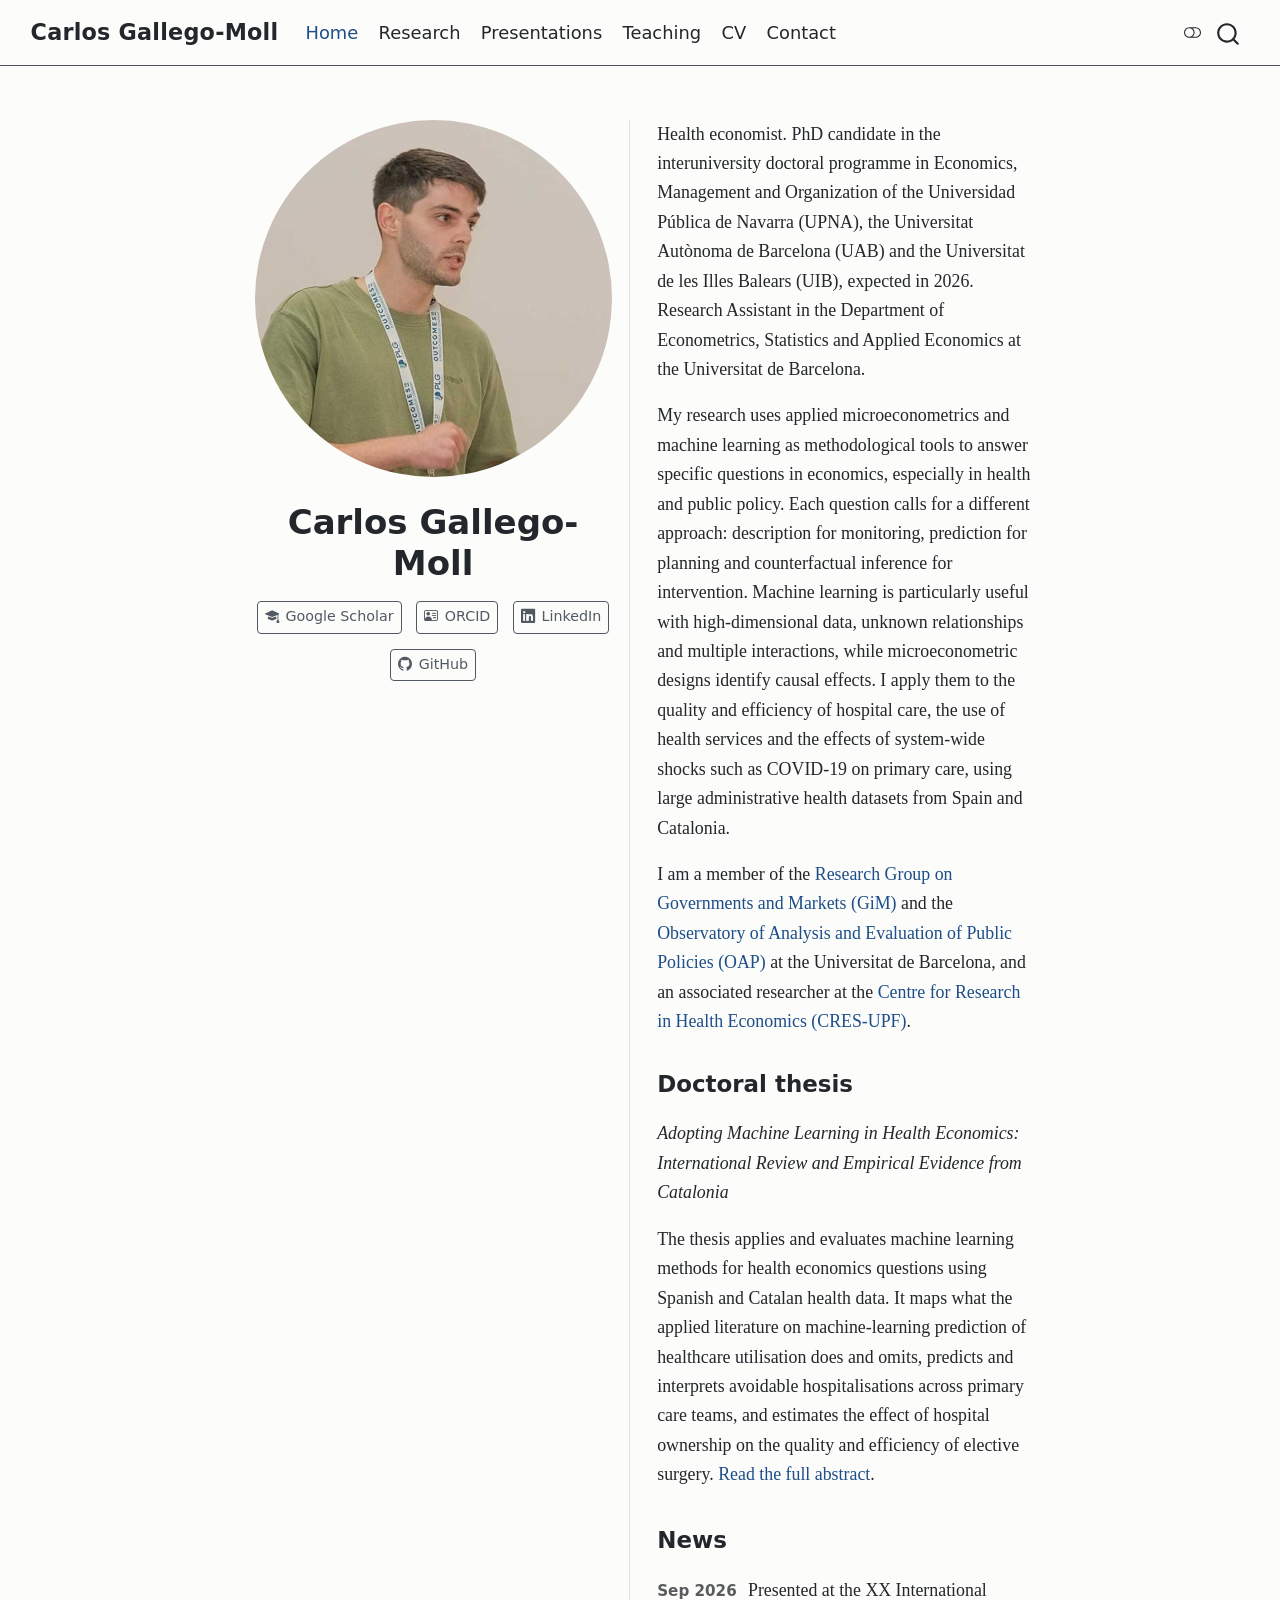
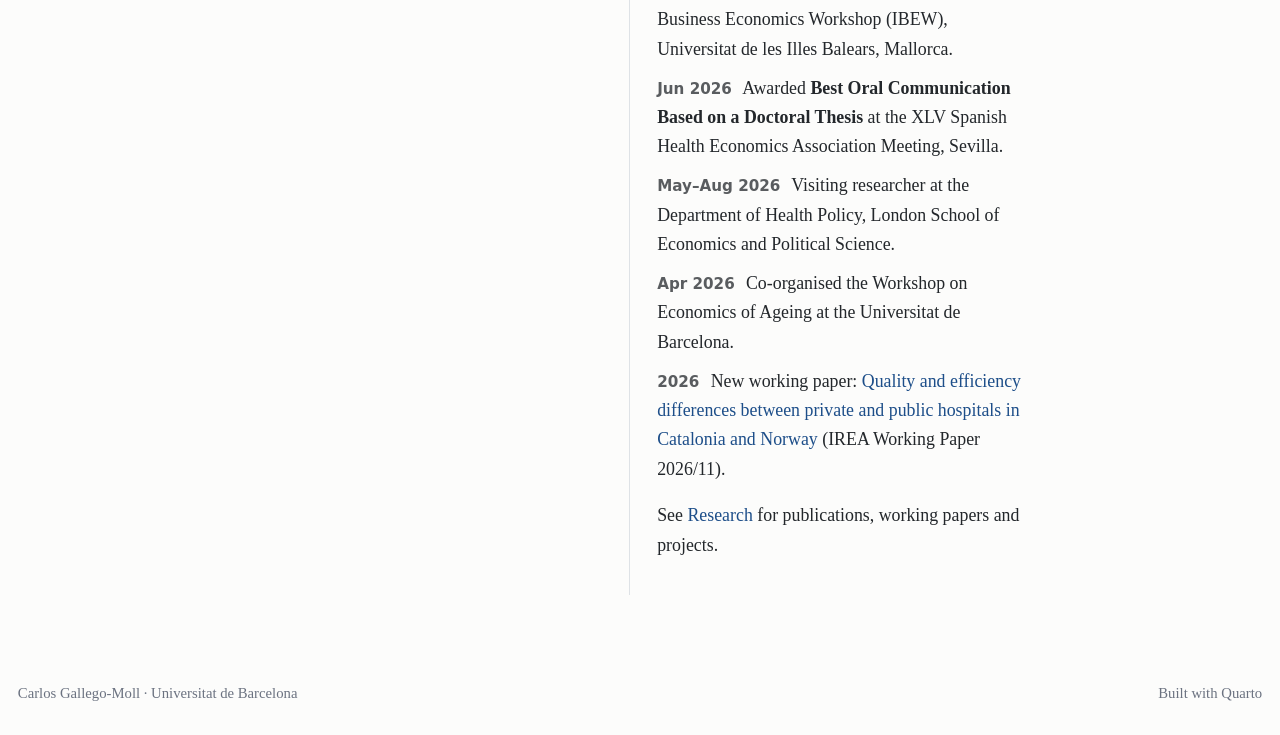
==== index.html @ 7a7785f8 "Built site for gh-pages" ====
<!DOCTYPE html>
<html xmlns="http://www.w3.org/1999/xhtml" lang="en" xml:lang="en"><head>

<meta charset="utf-8">
<meta name="generator" content="quarto-1.10.19">

<meta name="viewport" content="width=device-width, initial-scale=1.0, user-scalable=yes">


<title>Carlos Gallego-Moll | Health Economist</title>
<style>
/* Default styles provided by pandoc.
** See https://pandoc.org/MANUAL.html#variables-for-html for config info.
*/
span.smallcaps{font-variant: small-caps;}
div.columns{display: flex; gap: 1.5em;}
div.column{flex: auto;}
@media screen {
div.columns{gap: min(4vw, 1.5em);}
div.column{overflow-x: auto;}
}
div.hanging-indent{margin-left: 1.5em; text-indent: -1.5em;}
ul.task-list{list-style: none;}
ul.task-list li input[type="checkbox"] {
  width: 0.8em;
  margin: 0 0.8em 0.2em -1em; /* quarto-specific, see https://github.com/quarto-dev/quarto-cli/issues/4556 */ 
  vertical-align: middle;
}
</style>


<script src="site_libs/quarto-nav/quarto-nav.js"></script>
<script src="site_libs/quarto-nav/headroom.min.js"></script>
<script src="site_libs/clipboard/clipboard.min.js"></script>
<script src="site_libs/quarto-search/autocomplete.umd.js"></script>
<script src="site_libs/quarto-search/fuse.min.js"></script>
<script src="site_libs/quarto-search/quarto-search.js"></script>
<meta name="quarto:offset" content="./">
<link href="./assets/favicon.svg" rel="icon" type="image/svg+xml">
<script src="site_libs/quarto-html/quarto.js" type="module"></script>
<script src="site_libs/quarto-html/tabsets/tabsets.js" type="module"></script>
<script src="site_libs/quarto-html/popper.min.js"></script>
<script src="site_libs/quarto-html/tippy.umd.min.js"></script>
<link href="site_libs/quarto-html/tippy.css" rel="stylesheet">
<link href="site_libs/quarto-html/quarto-syntax-highlighting-bf27225e3a48a9273f3daa8f8e829971.css" rel="stylesheet" class="quarto-color-scheme" id="quarto-text-highlighting-styles">
<link href="site_libs/quarto-html/quarto-syntax-highlighting-dark-b626d73c4c936ccc3cb08be7d45d1df6.css" rel="stylesheet" class="quarto-color-scheme quarto-color-alternate" id="quarto-text-highlighting-styles">
<link href="site_libs/quarto-html/quarto-syntax-highlighting-bf27225e3a48a9273f3daa8f8e829971.css" rel="stylesheet" class="quarto-color-scheme-extra" id="quarto-text-highlighting-styles">
<script src="site_libs/bootstrap/bootstrap.min.js"></script>
<link href="site_libs/bootstrap/bootstrap-icons.css" rel="stylesheet">
<link href="site_libs/bootstrap/bootstrap-c5fb17006b5dd4b1241c28dac38ae5bd.min.css" rel="stylesheet" append-hash="true" class="quarto-color-scheme" id="quarto-bootstrap" data-mode="light">
<link href="site_libs/bootstrap/bootstrap-dark-a0b827db1432d1d05c0233738fae65d0.min.css" rel="stylesheet" append-hash="true" class="quarto-color-scheme quarto-color-alternate" id="quarto-bootstrap" data-mode="dark">
<link href="site_libs/bootstrap/bootstrap-c5fb17006b5dd4b1241c28dac38ae5bd.min.css" rel="stylesheet" append-hash="true" class="quarto-color-scheme-extra" id="quarto-bootstrap" data-mode="light">
<script id="quarto-search-options" type="application/json">{
  "location": "navbar",
  "copy-button": false,
  "collapse-after": 3,
  "panel-placement": "end",
  "type": "overlay",
  "limit": 50,
  "keyboard-shortcut": [
    "f",
    "/",
    "s"
  ],
  "show-item-context": false,
  "language": {
    "search-no-results-text": "No results",
    "search-matching-documents-text": "matching documents",
    "search-copy-link-title": "Copy link to search",
    "search-hide-matches-text": "Hide additional matches",
    "search-more-match-text": "more match in this document",
    "search-more-matches-text": "more matches in this document",
    "search-clear-button-title": "Clear",
    "search-text-placeholder": "",
    "search-detached-cancel-button-title": "Cancel",
    "search-submit-button-title": "Submit",
    "search-label": "Search"
  }
}</script>
<style>html{ scroll-behavior: smooth; }</style>
<script type="application/ld+json">

{

  "@context": "https://schema.org",

  "@type": "Person",

  "name": "Carlos Gallego-Moll",

  "alternateName": ["Carlos Gallego", "Carlos Gallego Moll"],

  "url": "https://cgallegom.github.io/",

  "image": "https://cgallegom.github.io/assets/photo.jpg",

  "jobTitle": "Research Assistant in Economics",

  "description": "Health economist working on applied microeconometrics, machine learning and causal inference for health and public policy questions.",

  "affiliation": [

    { "@type": "CollegeOrUniversity", "name": "Universitat de Barcelona", "url": "https://www.ub.edu" }

  ],

  "alumniOf": [

    { "@type": "CollegeOrUniversity", "name": "Universitat de Barcelona" },

    { "@type": "CollegeOrUniversity", "name": "Universitat de les Illes Balears" },

    { "@type": "CollegeOrUniversity", "name": "Universidad Nacional de Educación a Distancia" }

  ],

  "knowsAbout": ["Health economics", "Applied microeconometrics", "Machine learning", "Causal inference", "Difference-in-differences", "Hospital quality and efficiency", "Primary care", "Multimorbidity"],

  "sameAs": [

    "https://orcid.org/0000-0001-7215-4584",

    "https://scholar.google.com/citations?user=HgohTeMAAAAJ",

    "https://www.linkedin.com/in/carlos-gallego-economist-datascientist/",

    "https://github.com/cgallegom"

  ]

}

</script>



<link rel="stylesheet" href="styles.css">
<meta property="og:title" content="Carlos Gallego-Moll | Health Economist">
<meta property="og:description" content="Carlos Gallego-Moll is a health economist (PhD candidate, Universidad Pública de Navarra; Research Assistant, Universitat de Barcelona) working on applied microeconometrics, machine learning and causal inference for health and public policy questions.">
<meta property="og:image" content="https://cgallegom.github.io/assets/photo.jpg">
<meta property="og:site_name" content="Carlos Gallego-Moll | Health Economist">
<meta name="twitter:title" content="Carlos Gallego-Moll | Health Economist">
<meta name="twitter:description" content="Carlos Gallego-Moll is a health economist (PhD candidate, Universidad Pública de Navarra; Research Assistant, Universitat de Barcelona) working on applied microeconometrics, machine learning and causal inference for health and public policy questions.">
<meta name="twitter:image" content="https://cgallegom.github.io/assets/photo.jpg">
<meta name="twitter:card" content="summary_large_image">
</head>

<body class="nav-fixed fullcontent quarto-light"><script id="quarto-html-before-body" type="application/javascript">
    const toggleBodyColorMode = (bsSheetEl) => {
      const mode = bsSheetEl.getAttribute("data-mode");
      const bodyEl = window.document.querySelector("body");
      if (mode === "dark") {
        bodyEl.classList.add("quarto-dark");
        bodyEl.classList.remove("quarto-light");
      } else {
        bodyEl.classList.add("quarto-light");
        bodyEl.classList.remove("quarto-dark");
      }
    }
    const toggleBodyColorPrimary = () => {
      const bsSheetEl = window.document.querySelector("link#quarto-bootstrap:not([rel=disabled-stylesheet])");
      if (bsSheetEl) {
        toggleBodyColorMode(bsSheetEl);
      }
    }
    const setColorSchemeToggle = (alternate) => {
      const toggles = window.document.querySelectorAll('.quarto-color-scheme-toggle');
      for (let i=0; i < toggles.length; i++) {
        const toggle = toggles[i];
        if (toggle) {
          if (alternate) {
            toggle.classList.add("alternate");
          } else {
            toggle.classList.remove("alternate");
          }
        }
      }
    };
    const toggleColorMode = (alternate) => {
      // Switch the stylesheets
      const primaryStylesheets = window.document.querySelectorAll('link.quarto-color-scheme:not(.quarto-color-alternate)');
      const alternateStylesheets = window.document.querySelectorAll('link.quarto-color-scheme.quarto-color-alternate');
      manageTransitions('#quarto-margin-sidebar .nav-link', false);
      if (alternate) {
        // note: dark is layered on light, we don't disable primary!
        enableStylesheet(alternateStylesheets);
        for (const sheetNode of alternateStylesheets) {
          if (sheetNode.id === "quarto-bootstrap") {
            toggleBodyColorMode(sheetNode);
          }
        }
      } else {
        disableStylesheet(alternateStylesheets);
        enableStylesheet(primaryStylesheets)
        toggleBodyColorPrimary();
      }
      manageTransitions('#quarto-margin-sidebar .nav-link', true);
      // Switch the toggles
      setColorSchemeToggle(alternate)
      // Hack to workaround the fact that safari doesn't
      // properly recolor the scrollbar when toggling (#1455)
      if (navigator.userAgent.indexOf('Safari') > 0 && navigator.userAgent.indexOf('Chrome') == -1) {
        manageTransitions("body", false);
        window.scrollTo(0, 1);
        setTimeout(() => {
          window.scrollTo(0, 0);
          manageTransitions("body", true);
        }, 40);
      }
    }
    const disableStylesheet = (stylesheets) => {
      for (let i=0; i < stylesheets.length; i++) {
        const stylesheet = stylesheets[i];
        stylesheet.rel = 'disabled-stylesheet';
      }
    }
    const enableStylesheet = (stylesheets) => {
      for (let i=0; i < stylesheets.length; i++) {
        const stylesheet = stylesheets[i];
        if(stylesheet.rel !== 'stylesheet') { // for Chrome, which will still FOUC without this check
          stylesheet.rel = 'stylesheet';
        }
      }
    }
    const manageTransitions = (selector, allowTransitions) => {
      const els = window.document.querySelectorAll(selector);
      for (let i=0; i < els.length; i++) {
        const el = els[i];
        if (allowTransitions) {
          el.classList.remove('notransition');
        } else {
          el.classList.add('notransition');
        }
      }
    }
    const isFileUrl = () => {
      return window.location.protocol === 'file:';
    }
    const hasAlternateSentinel = () => {
      let styleSentinel = getColorSchemeSentinel();
      if (styleSentinel !== null) {
        return styleSentinel === "alternate";
      } else {
        return false;
      }
    }
    const setStyleSentinel = (alternate) => {
      const value = alternate ? "alternate" : "default";
      if (!isFileUrl()) {
        window.localStorage.setItem("quarto-color-scheme", value);
      } else {
        localAlternateSentinel = value;
      }
    }
    const getColorSchemeSentinel = () => {
      if (!isFileUrl()) {
        const storageValue = window.localStorage.getItem("quarto-color-scheme");
        return storageValue != null ? storageValue : localAlternateSentinel;
      } else {
        return localAlternateSentinel;
      }
    }
    const toggleGiscusIfUsed = (isAlternate, darkModeDefault) => {
      const baseTheme = document.querySelector('#giscus-base-theme')?.value ?? 'light';
      const alternateTheme = document.querySelector('#giscus-alt-theme')?.value ?? 'dark';
      let newTheme = '';
      if(authorPrefersDark) {
        newTheme = isAlternate ? baseTheme : alternateTheme;
      } else {
        newTheme = isAlternate ? alternateTheme : baseTheme;
      }
      const changeGiscusTheme = () => {
        // From: https://github.com/giscus/giscus/issues/336
        const sendMessage = (message) => {
          const iframe = document.querySelector('iframe.giscus-frame');
          if (!iframe) return;
          iframe.contentWindow.postMessage({ giscus: message }, 'https://giscus.app');
        }
        sendMessage({
          setConfig: {
            theme: newTheme
          }
        });
      }
      const isGiscussLoaded = window.document.querySelector('iframe.giscus-frame') !== null;
      if (isGiscussLoaded) {
        changeGiscusTheme();
      }
    };
    const authorPrefersDark = false;
    const queryPrefersDark = window.matchMedia('(prefers-color-scheme: dark)');
    const darkModeDefault = queryPrefersDark.matches;
      document.querySelector('link#quarto-text-highlighting-styles.quarto-color-scheme-extra').rel = 'disabled-stylesheet';
      document.querySelector('link#quarto-bootstrap.quarto-color-scheme-extra').rel = 'disabled-stylesheet';
    let localAlternateSentinel = darkModeDefault ? 'alternate' : 'default';
    // Dark / light mode switch
    window.quartoToggleColorScheme = () => {
      // Read the current dark / light value
      let toAlternate = !hasAlternateSentinel();
      toggleColorMode(toAlternate);
      setStyleSentinel(toAlternate);
      toggleGiscusIfUsed(toAlternate, darkModeDefault);
      window.dispatchEvent(new Event('resize'));
    };
    queryPrefersDark.addEventListener("change", e => {
      if(window.localStorage.getItem("quarto-color-scheme") !== null)
        return;
      const alternate = e.matches
      toggleColorMode(alternate);
      localAlternateSentinel = e.matches ? 'alternate' : 'default'; // this is used alongside local storage!
      toggleGiscusIfUsed(alternate, darkModeDefault);
    });
    // Switch to dark mode if need be
    if (hasAlternateSentinel()) {
      toggleColorMode(true);
    } else {
      toggleColorMode(false);
    }
  </script>

<div id="quarto-search-results"></div>
  <header id="quarto-header" class="headroom fixed-top">
    <nav class="navbar navbar-expand-lg border-bottom" data-bs-theme="dark">
      <div class="navbar-container container-fluid">
      <div class="navbar-brand-container mx-auto">
    <a class="navbar-brand" href="./index.html">
    <span class="navbar-title">Carlos Gallego-Moll</span>
    </a>
  </div>
            <div id="quarto-search" class="" title="Search"></div>
          <button class="navbar-toggler" type="button" data-bs-toggle="collapse" data-bs-target="#navbarCollapse" aria-controls="navbarCollapse" role="menu" aria-expanded="false" aria-label="Toggle navigation" onclick="if (window.quartoToggleHeadroom) { window.quartoToggleHeadroom(); }">
  <span class="navbar-toggler-icon"></span>
</button>
          <div class="collapse navbar-collapse" id="navbarCollapse">
            <ul class="navbar-nav navbar-nav-scroll me-auto">
  <li class="nav-item">
    <a class="nav-link active" href="./index.html" aria-current="page"> 
<span class="menu-text">Home</span></a>
  </li>  
  <li class="nav-item">
    <a class="nav-link" href="./research.html"> 
<span class="menu-text">Research</span></a>
  </li>  
  <li class="nav-item">
    <a class="nav-link" href="./presentations.html"> 
<span class="menu-text">Presentations</span></a>
  </li>  
  <li class="nav-item">
    <a class="nav-link" href="./teaching.html"> 
<span class="menu-text">Teaching</span></a>
  </li>  
  <li class="nav-item">
    <a class="nav-link" href="./cv.html"> 
<span class="menu-text">CV</span></a>
  </li>  
  <li class="nav-item">
    <a class="nav-link" href="./contact.html"> 
<span class="menu-text">Contact</span></a>
  </li>  
</ul>
          </div> <!-- /navcollapse -->
            <div class="quarto-navbar-tools">
  <a href="" class="quarto-color-scheme-toggle quarto-navigation-tool  px-1" onclick="window.quartoToggleColorScheme(); return false;" title="Toggle dark mode"><i class="bi"></i></a>
</div>
      </div> <!-- /container-fluid -->
    </nav>
</header>
<!-- content -->
<div id="quarto-content" class="quarto-container page-columns page-rows-contents page-layout-article page-navbar">
<!-- sidebar -->
<!-- margin-sidebar -->
    
<!-- main -->
<div class="quarto-about-trestles">
  <div class="about-entity">
    <img src="assets/photo.jpg" alt="Carlos Gallego-Moll presenting at the XLV Spanish Health Economics Association meeting" class="about-image
  round " style="height: 20em; width: 20em;">
<header id="title-block-header" class="quarto-title-block default">
<div class="quarto-title">
<h1 class="title">Carlos Gallego-Moll</h1>
</div>
<div class="quarto-title-meta">
  </div>
</header>
    <div class="about-links">
  <a href="https://scholar.google.com/citations?user=HgohTeMAAAAJ" class="about-link" rel="" target="">
    <i class="bi bi-mortarboard-fill"></i>
     <span class="about-link-text">Google Scholar</span>
  </a>
  <a href="https://orcid.org/0000-0001-7215-4584" class="about-link" rel="" target="">
    <i class="bi bi-person-vcard"></i>
     <span class="about-link-text">ORCID</span>
  </a>
  <a href="https://www.linkedin.com/in/carlos-gallego-economist-datascientist/" class="about-link" rel="" target="">
    <i class="bi bi-linkedin"></i>
     <span class="about-link-text">LinkedIn</span>
  </a>
  <a href="https://github.com/cgallegom" class="about-link" rel="" target="">
    <i class="bi bi-github"></i>
     <span class="about-link-text">GitHub</span>
  </a>
</div>
  </div>
  <div class="about-contents"><main class="content" id="quarto-document-content">

<p>Health economist. PhD candidate in the interuniversity doctoral programme in Economics, Management and Organization of the Universidad Pública de Navarra (UPNA), the Universitat Autònoma de Barcelona (UAB) and the Universitat de les Illes Balears (UIB), expected in 2026. Research Assistant in the Department of Econometrics, Statistics and Applied Economics at the Universitat de Barcelona.</p>
<p>My research uses applied microeconometrics and machine learning as methodological tools to answer specific questions in economics, especially in health and public policy. Each question calls for a different approach: description for monitoring, prediction for planning and counterfactual inference for intervention. Machine learning is particularly useful with high-dimensional data, unknown relationships and multiple interactions, while microeconometric designs identify causal effects. I apply them to the quality and efficiency of hospital care, the use of health services and the effects of system-wide shocks such as COVID-19 on primary care, using large administrative health datasets from Spain and Catalonia.</p>
<p>I am a member of the <a href="https://www.ub.edu/gim/">Research Group on Governments and Markets (GiM)</a> and the <a href="https://www.ub.edu/oap/membres/">Observatory of Analysis and Evaluation of Public Policies (OAP)</a> at the Universitat de Barcelona, and an associated researcher at the <a href="https://www.upf.edu/web/cres/investigadors-associats/-/asset_publisher/hPWH34g7unc2/content/gallego-moll-carlos">Centre for Research in Health Economics (CRES-UPF)</a>.</p>
<section id="doctoral-thesis" class="level2">
<h2 data-anchor-id="doctoral-thesis">Doctoral thesis</h2>
<p><em>Adopting Machine Learning in Health Economics: International Review and Empirical Evidence from Catalonia</em></p>
<p>The thesis applies and evaluates machine learning methods for health economics questions using Spanish and Catalan health data. It maps what the applied literature on machine-learning prediction of healthcare utilisation does and omits, predicts and interprets avoidable hospitalisations across primary care teams, and estimates the effect of hospital ownership on the quality and efficiency of elective surgery. <a href="./research.html#doctoral-thesis">Read the full abstract</a>.</p>
</section>
<section id="news" class="level2">
<h2 data-anchor-id="news">News</h2>
<div class="plain">
<ul>
<li><span class="when">Sep 2026</span> Presented at the XX International Business Economics Workshop (IBEW), Universitat de les Illes Balears, Mallorca.</li>
<li><span class="when">Jun 2026</span> Awarded <strong>Best Oral Communication Based on a Doctoral Thesis</strong> at the XLV Spanish Health Economics Association Meeting, Sevilla.</li>
<li><span class="when">May–Aug 2026</span> Visiting researcher at the Department of Health Policy, London School of Economics and Political Science.</li>
<li><span class="when">Apr 2026</span> Co-organised the Workshop on Economics of Ageing at the Universitat de Barcelona.</li>
<li><span class="when">2026</span> New working paper: <a href="https://www.ub.edu/irea/working_papers/2026/202611.pdf">Quality and efficiency differences between private and public hospitals in Catalonia and Norway</a> (IREA Working Paper 2026/11).</li>
</ul>
</div>
<p>See <a href="./research.html">Research</a> for publications, working papers and projects.</p>


</section>
<a onclick="window.scrollTo(0, 0); return false;" role="button" id="quarto-back-to-top"><i class="bi bi-arrow-up"></i> Back to top</a></main></div>
</div>
 <!-- /main -->
<script id="quarto-html-after-body" type="application/javascript">
  window.document.addEventListener("DOMContentLoaded", function (event) {
    // Ensure there is a toggle, if there isn't float one in the top right
    if (window.document.querySelector('.quarto-color-scheme-toggle') === null) {
      const a = window.document.createElement('a');
      a.classList.add('top-right');
      a.classList.add('quarto-color-scheme-toggle');
      a.href = "";
      a.onclick = function() { try { window.quartoToggleColorScheme(); } catch {} return false; };
      const i = window.document.createElement("i");
      i.classList.add('bi');
      a.appendChild(i);
      window.document.body.appendChild(a);
    }
    setColorSchemeToggle(hasAlternateSentinel())
    const isCodeAnnotation = (el) => {
      for (const clz of el.classList) {
        if (clz.startsWith('code-annotation-')) {                     
          return true;
        }
      }
      return false;
    }
    const onCopySuccess = function(e) {
      // button target
      const button = e.trigger;
      // don't keep focus
      button.blur();
      // flash "checked"
      button.classList.add('code-copy-button-checked');
      var currentTitle = button.getAttribute("title");
      button.setAttribute("title", "Copied!");
      let tooltip;
      if (window.bootstrap) {
        button.setAttribute("data-bs-toggle", "tooltip");
        button.setAttribute("data-bs-placement", "left");
        button.setAttribute("data-bs-title", "Copied!");
        tooltip = new bootstrap.Tooltip(button, 
          { trigger: "manual", 
            customClass: "code-copy-button-tooltip",
            offset: [0, -8]});
        tooltip.show();    
      }
      setTimeout(function() {
        if (tooltip) {
          tooltip.hide();
          button.removeAttribute("data-bs-title");
          button.removeAttribute("data-bs-toggle");
          button.removeAttribute("data-bs-placement");
        }
        button.setAttribute("title", currentTitle);
        button.classList.remove('code-copy-button-checked');
      }, 1000);
      // clear code selection
      e.clearSelection();
    }
    const getTextToCopy = function(trigger) {
      const outerScaffold = trigger.parentElement.cloneNode(true);
      const codeEl = outerScaffold.querySelector('code');
      for (const childEl of codeEl.children) {
        if (isCodeAnnotation(childEl)) {
          childEl.remove();
        }
      }
      return codeEl.innerText;
    }
    const clipboard = new window.ClipboardJS('.code-copy-button:not([data-in-quarto-modal])', {
      text: getTextToCopy
    });
    clipboard.on('success', onCopySuccess);
    if (window.document.getElementById('quarto-embedded-source-code-modal')) {
      const clipboardModal = new window.ClipboardJS('.code-copy-button[data-in-quarto-modal]', {
        text: getTextToCopy,
        container: window.document.getElementById('quarto-embedded-source-code-modal')
      });
      clipboardModal.on('success', onCopySuccess);
    }
      var localhostRegex = new RegExp(/^(?:http|https):\/\/localhost\:?[0-9]*\//);
      var mailtoRegex = new RegExp(/^mailto:/);
        var filterRegex = new RegExp("https:\/\/cgallegom\.github\.io");
      var isInternal = (href) => {
          return filterRegex.test(href) || localhostRegex.test(href) || mailtoRegex.test(href);
      }
      // Inspect non-navigation links and adorn them if external
     var links = window.document.querySelectorAll('a[href]:not(.nav-link):not(.navbar-brand):not(.toc-action):not(.sidebar-link):not(.sidebar-item-toggle):not(.pagination-link):not(.no-external):not([aria-hidden]):not(.dropdown-item):not(.quarto-navigation-tool):not(.about-link)');
      for (var i=0; i<links.length; i++) {
        const link = links[i];
        if (!isInternal(link.href)) {
          // undo the damage that might have been done by quarto-nav.js in the case of
          // links that we want to consider external
          if (link.dataset.originalHref !== undefined) {
            link.href = link.dataset.originalHref;
          }
            // target, if specified
            link.setAttribute("target", "_blank");
            if (link.getAttribute("rel") === null) {
              link.setAttribute("rel", "noopener");
            }
        }
      }
    function tippyHover(el, contentFn, onTriggerFn, onUntriggerFn) {
      const config = {
        allowHTML: true,
        maxWidth: 500,
        delay: 100,
        arrow: false,
        appendTo: function(el) {
            return el.parentElement;
        },
        interactive: true,
        interactiveBorder: 10,
        theme: 'quarto',
        placement: 'bottom-start',
      };
      if (contentFn) {
        config.content = contentFn;
      }
      if (onTriggerFn) {
        config.onTrigger = onTriggerFn;
      }
      if (onUntriggerFn) {
        config.onUntrigger = onUntriggerFn;
      }
      window.tippy(el, config); 
    }
    const noterefs = window.document.querySelectorAll('a[role="doc-noteref"]');
    for (var i=0; i<noterefs.length; i++) {
      const ref = noterefs[i];
      tippyHover(ref, function() {
        // use id or data attribute instead here
        let href = ref.getAttribute('data-footnote-href') || ref.getAttribute('href');
        try { href = new URL(href).hash; } catch {}
        const id = href.replace(/^#\/?/, "");
        const note = window.document.getElementById(id);
        if (note) {
          return note.innerHTML;
        } else {
          return "";
        }
      });
    }
    const xrefs = window.document.querySelectorAll('a.quarto-xref');
    const processXRef = (id, note) => {
      // Strip column container classes
      const stripColumnClz = (el) => {
        el.classList.remove("page-full", "page-columns");
        if (el.children) {
          for (const child of el.children) {
            stripColumnClz(child);
          }
        }
      }
      stripColumnClz(note)
      if (id === null || id.startsWith('sec-')) {
        // Special case sections, only their first couple elements
        const container = document.createElement("div");
        if (note.children && note.children.length > 2) {
          container.appendChild(note.children[0].cloneNode(true));
          for (let i = 1; i < note.children.length; i++) {
            const child = note.children[i];
            if (child.tagName === "P" && child.innerText === "") {
              continue;
            } else {
              container.appendChild(child.cloneNode(true));
              break;
            }
          }
          if (window.Quarto?.typesetMath) {
            window.Quarto.typesetMath(container);
          }
          return container.innerHTML
        } else {
          if (window.Quarto?.typesetMath) {
            window.Quarto.typesetMath(note);
          }
          return note.innerHTML;
        }
      } else {
        // Remove any anchor links if they are present
        const anchorLink = note.querySelector('a.anchorjs-link');
        if (anchorLink) {
          anchorLink.remove();
        }
        if (window.Quarto?.typesetMath) {
          window.Quarto.typesetMath(note);
        }
        if (note.classList.contains("callout")) {
          return note.outerHTML;
        } else {
          return note.innerHTML;
        }
      }
    }
    for (var i=0; i<xrefs.length; i++) {
      const xref = xrefs[i];
      tippyHover(xref, undefined, function(instance) {
        instance.disable();
        let url = xref.getAttribute('href');
        let hash = undefined; 
        if (url.startsWith('#')) {
          hash = url;
        } else {
          try { hash = new URL(url).hash; } catch {}
        }
        if (hash) {
          const id = hash.replace(/^#\/?/, "");
          const note = window.document.getElementById(id);
          if (note !== null) {
            try {
              const html = processXRef(id, note.cloneNode(true));
              instance.setContent(html);
            } finally {
              instance.enable();
              instance.show();
            }
          } else {
            // See if we can fetch this
            fetch(url.split('#')[0])
            .then(res => res.text())
            .then(html => {
              const parser = new DOMParser();
              const htmlDoc = parser.parseFromString(html, "text/html");
              const note = htmlDoc.getElementById(id);
              if (note !== null) {
                const html = processXRef(id, note);
                instance.setContent(html);
              } 
            }).finally(() => {
              instance.enable();
              instance.show();
            });
          }
        } else {
          // See if we can fetch a full url (with no hash to target)
          // This is a special case and we should probably do some content thinning / targeting
          fetch(url)
          .then(res => res.text())
          .then(html => {
            const parser = new DOMParser();
            const htmlDoc = parser.parseFromString(html, "text/html");
            const note = htmlDoc.querySelector('main.content');
            if (note !== null) {
              // This should only happen for chapter cross references
              // (since there is no id in the URL)
              // remove the first header
              if (note.children.length > 0 && note.children[0].tagName === "HEADER") {
                note.children[0].remove();
              }
              const html = processXRef(null, note);
              instance.setContent(html);
            } 
          }).finally(() => {
            instance.enable();
            instance.show();
          });
        }
      }, function(instance) {
      });
    }
        let selectedAnnoteEl;
        const selectorForAnnotation = ( cell, annotation) => {
          let cellAttr = 'data-code-cell="' + cell + '"';
          let lineAttr = 'data-code-annotation="' +  annotation + '"';
          const selector = 'span[' + cellAttr + '][' + lineAttr + ']';
          return selector;
        }
        const selectCodeLines = (annoteEl) => {
          const doc = window.document;
          const targetCell = annoteEl.getAttribute("data-target-cell");
          const targetAnnotation = annoteEl.getAttribute("data-target-annotation");
          const annoteSpan = window.document.querySelector(selectorForAnnotation(targetCell, targetAnnotation));
          const lines = annoteSpan.getAttribute("data-code-lines").split(",");
          const lineIds = lines.map((line) => {
            return targetCell + "-" + line;
          })
          let top = null;
          let height = null;
          let parent = null;
          if (lineIds.length > 0) {
              //compute the position of the single el (top and bottom and make a div)
              const el = window.document.getElementById(lineIds[0]);
              top = el.offsetTop;
              height = el.offsetHeight;
              parent = el.parentElement.parentElement;
            if (lineIds.length > 1) {
              const lastEl = window.document.getElementById(lineIds[lineIds.length - 1]);
              const bottom = lastEl.offsetTop + lastEl.offsetHeight;
              height = bottom - top;
            }
            if (top !== null && height !== null && parent !== null) {
              // cook up a div (if necessary) and position it 
              let div = window.document.getElementById("code-annotation-line-highlight");
              if (div === null) {
                div = window.document.createElement("div");
                div.setAttribute("id", "code-annotation-line-highlight");
                div.style.position = 'absolute';
                parent.appendChild(div);
              }
              div.style.top = top - 2 + "px";
              div.style.height = height + 4 + "px";
              div.style.left = 0;
              let gutterDiv = window.document.getElementById("code-annotation-line-highlight-gutter");
              if (gutterDiv === null) {
                gutterDiv = window.document.createElement("div");
                gutterDiv.setAttribute("id", "code-annotation-line-highlight-gutter");
                gutterDiv.style.position = 'absolute';
                const codeCell = window.document.getElementById(targetCell);
                const gutter = codeCell.querySelector('.code-annotation-gutter');
                gutter.appendChild(gutterDiv);
              }
              gutterDiv.style.top = top - 2 + "px";
              gutterDiv.style.height = height + 4 + "px";
            }
            selectedAnnoteEl = annoteEl;
          }
        };
        const unselectCodeLines = () => {
          const elementsIds = ["code-annotation-line-highlight", "code-annotation-line-highlight-gutter"];
          elementsIds.forEach((elId) => {
            const div = window.document.getElementById(elId);
            if (div) {
              div.remove();
            }
          });
          selectedAnnoteEl = undefined;
        };
          // Handle positioning of the toggle
      window.addEventListener(
        "resize",
        throttle(() => {
          elRect = undefined;
          if (selectedAnnoteEl) {
            selectCodeLines(selectedAnnoteEl);
          }
        }, 10)
      );
      function throttle(fn, ms) {
      let throttle = false;
      let timer;
        return (...args) => {
          if(!throttle) { // first call gets through
              fn.apply(this, args);
              throttle = true;
          } else { // all the others get throttled
              if(timer) clearTimeout(timer); // cancel #2
              timer = setTimeout(() => {
                fn.apply(this, args);
                timer = throttle = false;
              }, ms);
          }
        };
      }
        // Attach click handler to the DT
        const annoteDls = window.document.querySelectorAll('dt[data-target-cell]');
        for (const annoteDlNode of annoteDls) {
          annoteDlNode.addEventListener('click', (event) => {
            const clickedEl = event.target;
            if (clickedEl !== selectedAnnoteEl) {
              unselectCodeLines();
              const activeEl = window.document.querySelector('dt[data-target-cell].code-annotation-active');
              if (activeEl) {
                activeEl.classList.remove('code-annotation-active');
              }
              selectCodeLines(clickedEl);
              clickedEl.classList.add('code-annotation-active');
            } else {
              // Unselect the line
              unselectCodeLines();
              clickedEl.classList.remove('code-annotation-active');
            }
          });
        }
    const findCites = (el) => {
      const parentEl = el.parentElement;
      if (parentEl) {
        const cites = parentEl.dataset.cites;
        if (cites) {
          return {
            el,
            cites: cites.split(' ')
          };
        } else {
          return findCites(el.parentElement)
        }
      } else {
        return undefined;
      }
    };
    var bibliorefs = window.document.querySelectorAll('a[role="doc-biblioref"]');
    for (var i=0; i<bibliorefs.length; i++) {
      const ref = bibliorefs[i];
      const citeInfo = findCites(ref);
      if (citeInfo) {
        tippyHover(citeInfo.el, function() {
          var popup = window.document.createElement('div');
          citeInfo.cites.forEach(function(cite) {
            var citeDiv = window.document.createElement('div');
            citeDiv.classList.add('hanging-indent');
            citeDiv.classList.add('csl-entry');
            var biblioDiv = window.document.getElementById('ref-' + cite);
            if (biblioDiv) {
              citeDiv.innerHTML = biblioDiv.innerHTML;
            }
            popup.appendChild(citeDiv);
          });
          return popup.innerHTML;
        });
      }
    }
  });
  </script>
</div> <!-- /content -->
<footer class="footer">
  <div class="nav-footer">
    <div class="nav-footer-left">
<p>Carlos Gallego-Moll · Universitat de Barcelona</p>
</div>   
    <div class="nav-footer-center">
      &nbsp;
    </div>
    <div class="nav-footer-right">
<p>Built with <a href="https://quarto.org">Quarto</a></p>
</div>
  </div>
</footer>




<script src="site_libs/quarto-html/zenscroll-min.js"></script>
</body></html>
---- site_libs/quarto-html/tippy.css ----
.tippy-box[data-animation=fade][data-state=hidden]{opacity:0}[data-tippy-root]{max-width:calc(100vw - 10px)}.tippy-box{position:relative;background-color:#333;color:#fff;border-radius:4px;font-size:14px;line-height:1.4;white-space:normal;outline:0;transition-property:transform,visibility,opacity}.tippy-box[data-placement^=top]>.tippy-arrow{bottom:0}.tippy-box[data-placement^=top]>.tippy-arrow:before{bottom:-7px;left:0;border-width:8px 8px 0;border-top-color:initial;transform-origin:center top}.tippy-box[data-placement^=bottom]>.tippy-arrow{top:0}.tippy-box[data-placement^=bottom]>.tippy-arrow:before{top:-7px;left:0;border-width:0 8px 8px;border-bottom-color:initial;transform-origin:center bottom}.tippy-box[data-placement^=left]>.tippy-arrow{right:0}.tippy-box[data-placement^=left]>.tippy-arrow:before{border-width:8px 0 8px 8px;border-left-color:initial;right:-7px;transform-origin:center left}.tippy-box[data-placement^=right]>.tippy-arrow{left:0}.tippy-box[data-placement^=right]>.tippy-arrow:before{left:-7px;border-width:8px 8px 8px 0;border-right-color:initial;transform-origin:center right}.tippy-box[data-inertia][data-state=visible]{transition-timing-function:cubic-bezier(.54,1.5,.38,1.11)}.tippy-arrow{width:16px;height:16px;color:#333}.tippy-arrow:before{content:"";position:absolute;border-color:transparent;border-style:solid}.tippy-content{position:relative;padding:5px 9px;z-index:1}
---- site_libs/quarto-html/quarto-syntax-highlighting-bf27225e3a48a9273f3daa8f8e829971.css ----
/* quarto syntax highlight colors */
:root {
  --quarto-hl-ot-color: #003B4F;
  --quarto-hl-at-color: #657422;
  --quarto-hl-ss-color: #20794D;
  --quarto-hl-an-color: #5E5E5E;
  --quarto-hl-fu-color: #4758AB;
  --quarto-hl-st-color: #20794D;
  --quarto-hl-cf-color: #003B4F;
  --quarto-hl-op-color: #5E5E5E;
  --quarto-hl-er-color: #AD0000;
  --quarto-hl-bn-color: #AD0000;
  --quarto-hl-al-color: #AD0000;
  --quarto-hl-va-color: #111111;
  --quarto-hl-bu-color: inherit;
  --quarto-hl-ex-color: inherit;
  --quarto-hl-pp-color: #AD0000;
  --quarto-hl-in-color: #5E5E5E;
  --quarto-hl-vs-color: #20794D;
  --quarto-hl-wa-color: #5E5E5E;
  --quarto-hl-do-color: #5E5E5E;
  --quarto-hl-im-color: #00769E;
  --quarto-hl-ch-color: #20794D;
  --quarto-hl-dt-color: #AD0000;
  --quarto-hl-fl-color: #AD0000;
  --quarto-hl-co-color: #5E5E5E;
  --quarto-hl-cv-color: #5E5E5E;
  --quarto-hl-cn-color: #8f5902;
  --quarto-hl-sc-color: #5E5E5E;
  --quarto-hl-dv-color: #AD0000;
  --quarto-hl-kw-color: #003B4F;
}

/* other quarto variables */
:root {
  --quarto-font-monospace: SFMono-Regular, Menlo, Monaco, Consolas, "Liberation Mono", "Courier New", monospace;
}

/* syntax highlight based on Pandoc's rules */
pre > code.sourceCode > span {
  color: #003B4F;
}

code.sourceCode > span {
  color: #003B4F;
}

div.sourceCode,
div.sourceCode pre.sourceCode {
  color: #003B4F;
}

/* Normal */
code span {
  color: #003B4F;
}

/* Alert */
code span.al {
  color: #AD0000;
  font-style: inherit;
}

/* Annotation */
code span.an {
  color: #5E5E5E;
  font-style: inherit;
}

/* Attribute */
code span.at {
  color: #657422;
  font-style: inherit;
}

/* BaseN */
code span.bn {
  color: #AD0000;
  font-style: inherit;
}

/* BuiltIn */
code span.bu {
  font-style: inherit;
}

/* ControlFlow */
code span.cf {
  color: #003B4F;
  font-weight: bold;
  font-style: inherit;
}

/* Char */
code span.ch {
  color: #20794D;
  font-style: inherit;
}

/* Constant */
code span.cn {
  color: #8f5902;
  font-style: inherit;
}

/* Comment */
code span.co {
  color: #5E5E5E;
  font-style: inherit;
}

/* CommentVar */
code span.cv {
  color: #5E5E5E;
  font-style: italic;
}

/* Documentation */
code span.do {
  color: #5E5E5E;
  font-style: italic;
}

/* DataType */
code span.dt {
  color: #AD0000;
  font-style: inherit;
}

/* DecVal */
code span.dv {
  color: #AD0000;
  font-style: inherit;
}

/* Error */
code span.er {
  color: #AD0000;
  font-style: inherit;
}

/* Extension */
code span.ex {
  font-style: inherit;
}

/* Float */
code span.fl {
  color: #AD0000;
  font-style: inherit;
}

/* Function */
code span.fu {
  color: #4758AB;
  font-style: inherit;
}

/* Import */
code span.im {
  color: #00769E;
  font-style: inherit;
}

/* Information */
code span.in {
  color: #5E5E5E;
  font-style: inherit;
}

/* Keyword */
code span.kw {
  color: #003B4F;
  font-weight: bold;
  font-style: inherit;
}

/* Operator */
code span.op {
  color: #5E5E5E;
  font-style: inherit;
}

/* Other */
code span.ot {
  color: #003B4F;
  font-style: inherit;
}

/* Preprocessor */
code span.pp {
  color: #AD0000;
  font-style: inherit;
}

/* SpecialChar */
code span.sc {
  color: #5E5E5E;
  font-style: inherit;
}

/* SpecialString */
code span.ss {
  color: #20794D;
  font-style: inherit;
}

/* String */
code span.st {
  color: #20794D;
  font-style: inherit;
}

/* Variable */
code span.va {
  color: #111111;
  font-style: inherit;
}

/* VerbatimString */
code span.vs {
  color: #20794D;
  font-style: inherit;
}

/* Warning */
code span.wa {
  color: #5E5E5E;
  font-style: italic;
}

.prevent-inlining {
  content: "</";
}

/*# sourceMappingURL=8be38f48d34c45af72792cbd699585e7.css.map */
---- site_libs/quarto-html/quarto-syntax-highlighting-dark-b626d73c4c936ccc3cb08be7d45d1df6.css ----
/* quarto syntax highlight colors */
:root {
  --quarto-hl-al-color: #f07178;
  --quarto-hl-an-color: #d4d0ab;
  --quarto-hl-at-color: #00e0e0;
  --quarto-hl-bn-color: #d4d0ab;
  --quarto-hl-bu-color: #abe338;
  --quarto-hl-ch-color: #abe338;
  --quarto-hl-co-color: #f8f8f2;
  --quarto-hl-cv-color: #ffd700;
  --quarto-hl-cn-color: #ffd700;
  --quarto-hl-cf-color: #ffa07a;
  --quarto-hl-dt-color: #ffa07a;
  --quarto-hl-dv-color: #d4d0ab;
  --quarto-hl-do-color: #f8f8f2;
  --quarto-hl-er-color: #f07178;
  --quarto-hl-ex-color: #00e0e0;
  --quarto-hl-fl-color: #d4d0ab;
  --quarto-hl-fu-color: #ffa07a;
  --quarto-hl-im-color: #abe338;
  --quarto-hl-in-color: #d4d0ab;
  --quarto-hl-kw-color: #ffa07a;
  --quarto-hl-op-color: #ffa07a;
  --quarto-hl-ot-color: #00e0e0;
  --quarto-hl-pp-color: #dcc6e0;
  --quarto-hl-re-color: #00e0e0;
  --quarto-hl-sc-color: #abe338;
  --quarto-hl-ss-color: #abe338;
  --quarto-hl-st-color: #abe338;
  --quarto-hl-va-color: #00e0e0;
  --quarto-hl-vs-color: #abe338;
  --quarto-hl-wa-color: #dcc6e0;
}

/* other quarto variables */
:root {
  --quarto-font-monospace: SFMono-Regular, Menlo, Monaco, Consolas, "Liberation Mono", "Courier New", monospace;
}

/* syntax highlight based on Pandoc's rules */
pre > code.sourceCode > span {
  color: #f8f8f2;
}

code.sourceCode > span {
  color: #f8f8f2;
}

div.sourceCode,
div.sourceCode pre.sourceCode {
  color: #f8f8f2;
}

/* Normal */
code span {
  color: #f8f8f2;
}

/* Alert */
code span.al {
  color: #f07178;
}

/* Annotation */
code span.an {
  color: #d4d0ab;
}

/* Attribute */
code span.at {
  color: #00e0e0;
}

/* BaseN */
code span.bn {
  color: #d4d0ab;
}

/* BuiltIn */
code span.bu {
  color: #abe338;
}

/* ControlFlow */
code span.cf {
  font-weight: bold;
  color: #ffa07a;
}

/* Char */
code span.ch {
  color: #abe338;
}

/* Constant */
code span.cn {
  color: #ffd700;
}

/* Comment */
code span.co {
  font-style: italic;
  color: #f8f8f2;
}

/* CommentVar */
code span.cv {
  color: #ffd700;
}

/* Documentation */
code span.do {
  color: #f8f8f2;
}

/* DataType */
code span.dt {
  color: #ffa07a;
}

/* DecVal */
code span.dv {
  color: #d4d0ab;
}

/* Error */
code span.er {
  color: #f07178;
  text-decoration: underline;
}

/* Extension */
code span.ex {
  font-weight: bold;
  color: #00e0e0;
}

/* Float */
code span.fl {
  color: #d4d0ab;
}

/* Function */
code span.fu {
  color: #ffa07a;
}

/* Import */
code span.im {
  color: #abe338;
}

/* Information */
code span.in {
  color: #d4d0ab;
}

/* Keyword */
code span.kw {
  font-weight: bold;
  color: #ffa07a;
}

/* Operator */
code span.op {
  color: #ffa07a;
}

/* Other */
code span.ot {
  color: #00e0e0;
}

/* Preprocessor */
code span.pp {
  color: #dcc6e0;
}

/* RegionMarker */
code span.re {
  background-color: #f8f8f2;
  color: #00e0e0;
}

/* SpecialChar */
code span.sc {
  color: #abe338;
}

/* SpecialString */
code span.ss {
  color: #abe338;
}

/* String */
code span.st {
  color: #abe338;
}

/* Variable */
code span.va {
  color: #00e0e0;
}

/* VerbatimString */
code span.vs {
  color: #abe338;
}

/* Warning */
code span.wa {
  color: #dcc6e0;
}

.prevent-inlining {
  content: "</";
}

/*# sourceMappingURL=a269c63e8167c3ae395728e86feb0848.css.map */
---- site_libs/quarto-html/quarto-syntax-highlighting-bf27225e3a48a9273f3daa8f8e829971.css ----
/* quarto syntax highlight colors */
:root {
  --quarto-hl-ot-color: #003B4F;
  --quarto-hl-at-color: #657422;
  --quarto-hl-ss-color: #20794D;
  --quarto-hl-an-color: #5E5E5E;
  --quarto-hl-fu-color: #4758AB;
  --quarto-hl-st-color: #20794D;
  --quarto-hl-cf-color: #003B4F;
  --quarto-hl-op-color: #5E5E5E;
  --quarto-hl-er-color: #AD0000;
  --quarto-hl-bn-color: #AD0000;
  --quarto-hl-al-color: #AD0000;
  --quarto-hl-va-color: #111111;
  --quarto-hl-bu-color: inherit;
  --quarto-hl-ex-color: inherit;
  --quarto-hl-pp-color: #AD0000;
  --quarto-hl-in-color: #5E5E5E;
  --quarto-hl-vs-color: #20794D;
  --quarto-hl-wa-color: #5E5E5E;
  --quarto-hl-do-color: #5E5E5E;
  --quarto-hl-im-color: #00769E;
  --quarto-hl-ch-color: #20794D;
  --quarto-hl-dt-color: #AD0000;
  --quarto-hl-fl-color: #AD0000;
  --quarto-hl-co-color: #5E5E5E;
  --quarto-hl-cv-color: #5E5E5E;
  --quarto-hl-cn-color: #8f5902;
  --quarto-hl-sc-color: #5E5E5E;
  --quarto-hl-dv-color: #AD0000;
  --quarto-hl-kw-color: #003B4F;
}

/* other quarto variables */
:root {
  --quarto-font-monospace: SFMono-Regular, Menlo, Monaco, Consolas, "Liberation Mono", "Courier New", monospace;
}

/* syntax highlight based on Pandoc's rules */
pre > code.sourceCode > span {
  color: #003B4F;
}

code.sourceCode > span {
  color: #003B4F;
}

div.sourceCode,
div.sourceCode pre.sourceCode {
  color: #003B4F;
}

/* Normal */
code span {
  color: #003B4F;
}

/* Alert */
code span.al {
  color: #AD0000;
  font-style: inherit;
}

/* Annotation */
code span.an {
  color: #5E5E5E;
  font-style: inherit;
}

/* Attribute */
code span.at {
  color: #657422;
  font-style: inherit;
}

/* BaseN */
code span.bn {
  color: #AD0000;
  font-style: inherit;
}

/* BuiltIn */
code span.bu {
  font-style: inherit;
}

/* ControlFlow */
code span.cf {
  color: #003B4F;
  font-weight: bold;
  font-style: inherit;
}

/* Char */
code span.ch {
  color: #20794D;
  font-style: inherit;
}

/* Constant */
code span.cn {
  color: #8f5902;
  font-style: inherit;
}

/* Comment */
code span.co {
  color: #5E5E5E;
  font-style: inherit;
}

/* CommentVar */
code span.cv {
  color: #5E5E5E;
  font-style: italic;
}

/* Documentation */
code span.do {
  color: #5E5E5E;
  font-style: italic;
}

/* DataType */
code span.dt {
  color: #AD0000;
  font-style: inherit;
}

/* DecVal */
code span.dv {
  color: #AD0000;
  font-style: inherit;
}

/* Error */
code span.er {
  color: #AD0000;
  font-style: inherit;
}

/* Extension */
code span.ex {
  font-style: inherit;
}

/* Float */
code span.fl {
  color: #AD0000;
  font-style: inherit;
}

/* Function */
code span.fu {
  color: #4758AB;
  font-style: inherit;
}

/* Import */
code span.im {
  color: #00769E;
  font-style: inherit;
}

/* Information */
code span.in {
  color: #5E5E5E;
  font-style: inherit;
}

/* Keyword */
code span.kw {
  color: #003B4F;
  font-weight: bold;
  font-style: inherit;
}

/* Operator */
code span.op {
  color: #5E5E5E;
  font-style: inherit;
}

/* Other */
code span.ot {
  color: #003B4F;
  font-style: inherit;
}

/* Preprocessor */
code span.pp {
  color: #AD0000;
  font-style: inherit;
}

/* SpecialChar */
code span.sc {
  color: #5E5E5E;
  font-style: inherit;
}

/* SpecialString */
code span.ss {
  color: #20794D;
  font-style: inherit;
}

/* String */
code span.st {
  color: #20794D;
  font-style: inherit;
}

/* Variable */
code span.va {
  color: #111111;
  font-style: inherit;
}

/* VerbatimString */
code span.vs {
  color: #20794D;
  font-style: inherit;
}

/* Warning */
code span.wa {
  color: #5E5E5E;
  font-style: italic;
}

.prevent-inlining {
  content: "</";
}

/*# sourceMappingURL=8be38f48d34c45af72792cbd699585e7.css.map */
---- styles.css ----
/* Shared layout rules; colours come from the light/dark theme files. */

.navbar-brand { font-weight: 600; letter-spacing: 0.01em; }

h1.title { margin-bottom: 0.6rem; }
h2 { margin-top: 2.2rem; font-size: 1.35rem; padding-bottom: 0.25rem; border-bottom: 1px solid rgba(128, 128, 128, 0.25); }
h3 { margin-top: 1.6rem; font-size: 1.05rem; color: var(--bs-secondary-color, #6b7280); letter-spacing: 0.04em; }

/* Publication-style entries: hanging indent, no bullets */
.pub { margin: 0 0 0.85rem 0; padding-left: 1.6rem; text-indent: -1.6rem; line-height: 1.5; }
.pub p { margin: 0; }

/* Plain lists (news, presentations, funded projects) */
.plain ul { list-style: none; padding-left: 0; }
.plain li { margin-bottom: 0.55rem; }
.when { font-family: var(--bs-font-sans-serif); font-size: 0.85em; font-weight: 600; color: var(--bs-secondary-color, #6b7280); margin-right: 0.4rem; white-space: nowrap; }

/* CV tables: date column + description, no header row */
table.cv-table { width: 100%; margin-bottom: 1.2rem; }
table.cv-table thead { display: none; }
table.cv-table td { border: 0; padding: 0.3rem 0.6rem 0.3rem 0; vertical-align: top; background: transparent; }
table.cv-table td:first-child { font-family: var(--bs-font-sans-serif); font-size: 0.88em; font-weight: 600; color: var(--bs-secondary-color, #6b7280); white-space: nowrap; }

/* Quarto "about" page: keep the sidebar links tidy */
.about-links .about-link { font-family: var(--bs-font-sans-serif); font-size: 0.92rem; }

/* Callout for items still to be completed by the author */
.todo { border-left: 3px solid #c0392b; padding-left: 0.8rem; color: #c0392b; }

/* The page description feeds the meta tags; do not repeat it as a visible subtitle */
.quarto-title-block .description { display: none; }
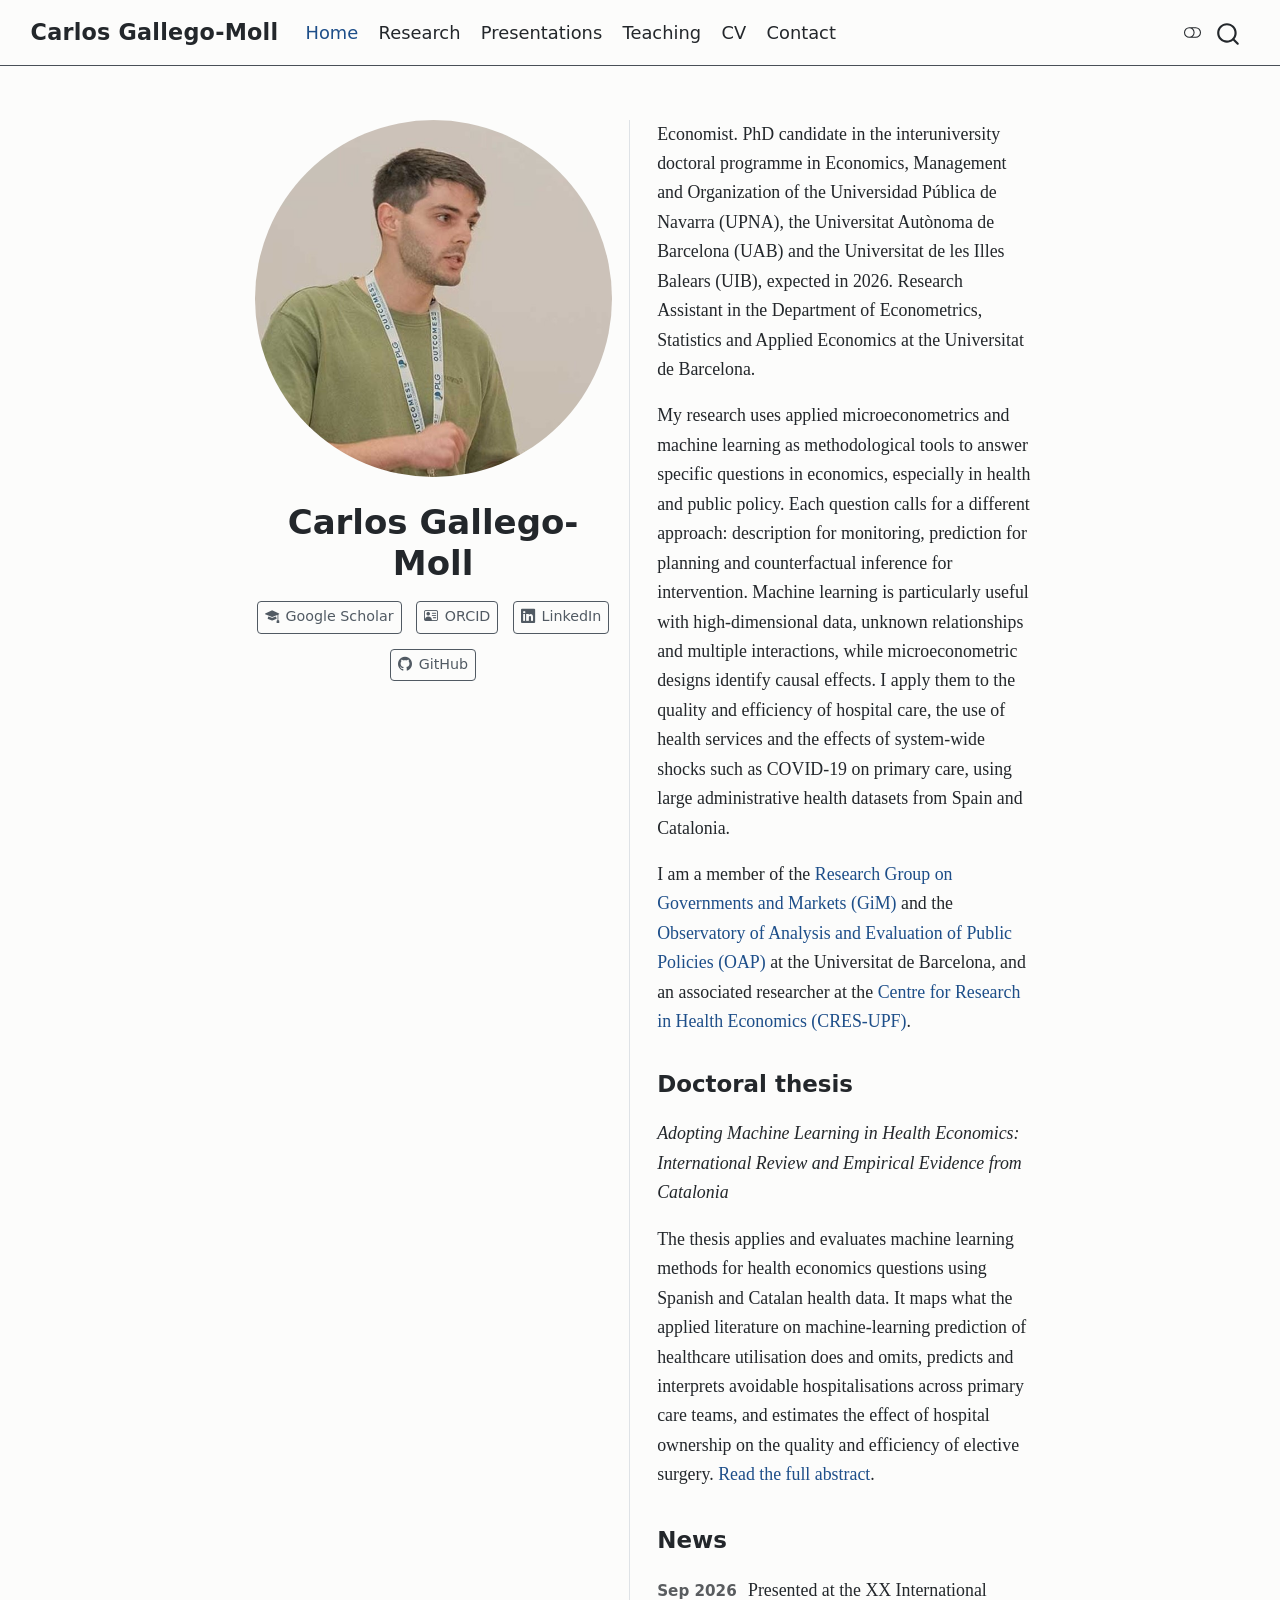
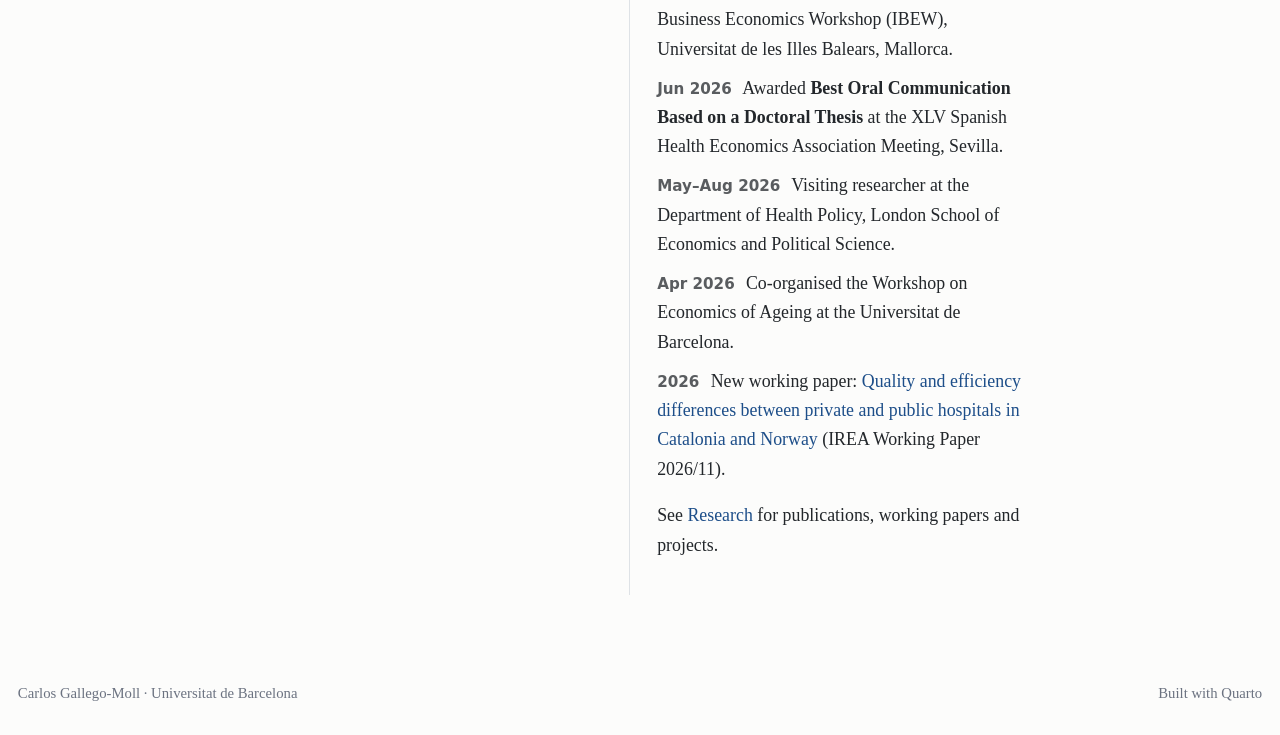
==== commit 761390af: "Built site for gh-pages" ====
--- a/index.html
+++ b/index.html
@@ -7,7 +7,7 @@
 <meta name="viewport" content="width=device-width, initial-scale=1.0, user-scalable=yes">
 
 
-<title>Carlos Gallego-Moll | Health Economist</title>
+<title>Carlos Gallego-Moll | Economist</title>
 <style>
 /* Default styles provided by pandoc.
 ** See https://pandoc.org/MANUAL.html#variables-for-html for config info.
@@ -96,7 +96,7 @@
 
   "jobTitle": "Research Assistant in Economics",
 
-  "description": "Health economist working on applied microeconometrics, machine learning and causal inference for health and public policy questions.",
+  "description": "Economist working on applied microeconometrics, machine learning and causal inference for health and public policy questions.",
 
   "affiliation": [
 
@@ -135,12 +135,12 @@
 
 
 <link rel="stylesheet" href="styles.css">
-<meta property="og:title" content="Carlos Gallego-Moll | Health Economist">
-<meta property="og:description" content="Carlos Gallego-Moll is a health economist (PhD candidate, Universidad Pública de Navarra; Research Assistant, Universitat de Barcelona) working on applied microeconometrics, machine learning and causal inference for health and public policy questions.">
+<meta property="og:title" content="Carlos Gallego-Moll | Economist">
+<meta property="og:description" content="Carlos Gallego-Moll is an economist (PhD candidate, Universidad Pública de Navarra; Research Assistant, Universitat de Barcelona) working on applied microeconometrics, machine learning and causal inference for health and public policy questions.">
 <meta property="og:image" content="https://cgallegom.github.io/assets/photo.jpg">
-<meta property="og:site_name" content="Carlos Gallego-Moll | Health Economist">
-<meta name="twitter:title" content="Carlos Gallego-Moll | Health Economist">
-<meta name="twitter:description" content="Carlos Gallego-Moll is a health economist (PhD candidate, Universidad Pública de Navarra; Research Assistant, Universitat de Barcelona) working on applied microeconometrics, machine learning and causal inference for health and public policy questions.">
+<meta property="og:site_name" content="Carlos Gallego-Moll | Economist">
+<meta name="twitter:title" content="Carlos Gallego-Moll | Economist">
+<meta name="twitter:description" content="Carlos Gallego-Moll is an economist (PhD candidate, Universidad Pública de Navarra; Research Assistant, Universitat de Barcelona) working on applied microeconometrics, machine learning and causal inference for health and public policy questions.">
 <meta name="twitter:image" content="https://cgallegom.github.io/assets/photo.jpg">
 <meta name="twitter:card" content="summary_large_image">
 </head>
@@ -403,7 +403,7 @@
   </div>
   <div class="about-contents"><main class="content" id="quarto-document-content">
 
-<p>Health economist. PhD candidate in the interuniversity doctoral programme in Economics, Management and Organization of the Universidad Pública de Navarra (UPNA), the Universitat Autònoma de Barcelona (UAB) and the Universitat de les Illes Balears (UIB), expected in 2026. Research Assistant in the Department of Econometrics, Statistics and Applied Economics at the Universitat de Barcelona.</p>
+<p>Economist. PhD candidate in the interuniversity doctoral programme in Economics, Management and Organization of the Universidad Pública de Navarra (UPNA), the Universitat Autònoma de Barcelona (UAB) and the Universitat de les Illes Balears (UIB), expected in 2026. Research Assistant in the Department of Econometrics, Statistics and Applied Economics at the Universitat de Barcelona.</p>
 <p>My research uses applied microeconometrics and machine learning as methodological tools to answer specific questions in economics, especially in health and public policy. Each question calls for a different approach: description for monitoring, prediction for planning and counterfactual inference for intervention. Machine learning is particularly useful with high-dimensional data, unknown relationships and multiple interactions, while microeconometric designs identify causal effects. I apply them to the quality and efficiency of hospital care, the use of health services and the effects of system-wide shocks such as COVID-19 on primary care, using large administrative health datasets from Spain and Catalonia.</p>
 <p>I am a member of the <a href="https://www.ub.edu/gim/">Research Group on Governments and Markets (GiM)</a> and the <a href="https://www.ub.edu/oap/membres/">Observatory of Analysis and Evaluation of Public Policies (OAP)</a> at the Universitat de Barcelona, and an associated researcher at the <a href="https://www.upf.edu/web/cres/investigadors-associats/-/asset_publisher/hPWH34g7unc2/content/gallego-moll-carlos">Centre for Research in Health Economics (CRES-UPF)</a>.</p>
 <section id="doctoral-thesis" class="level2">
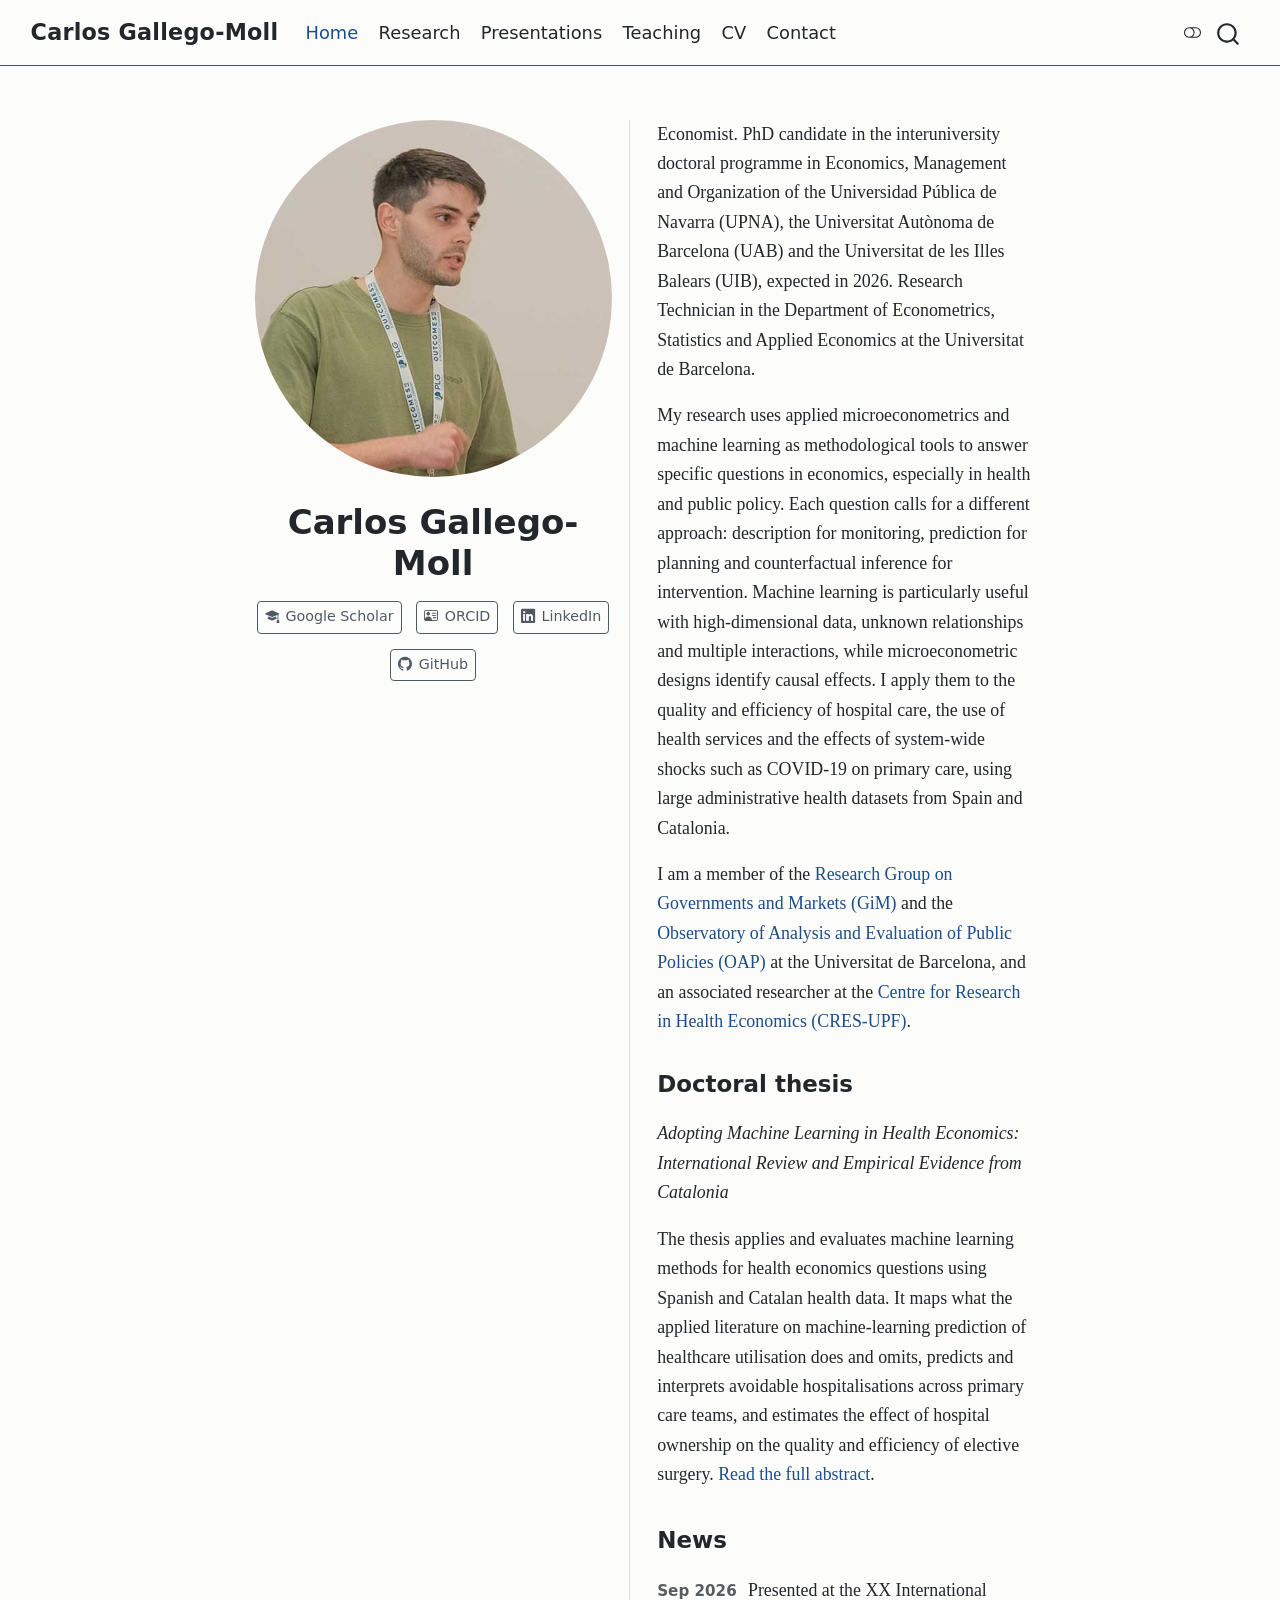
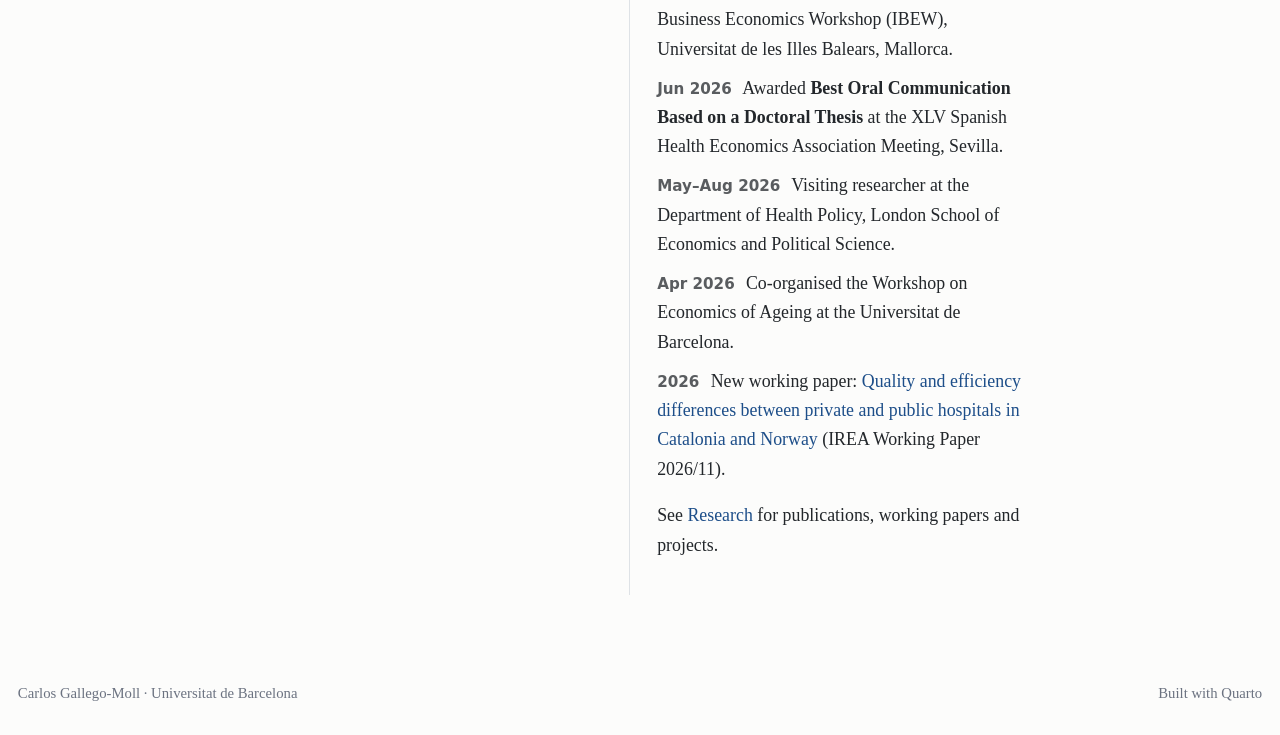
==== commit a87968aa: "Built site for gh-pages" ====
--- a/index.html
+++ b/index.html
@@ -94,7 +94,7 @@
 
   "image": "https://cgallegom.github.io/assets/photo.jpg",
 
-  "jobTitle": "Research Assistant in Economics",
+  "jobTitle": "Research Technician in Economics",
 
   "description": "Economist working on applied microeconometrics, machine learning and causal inference for health and public policy questions.",
 
@@ -136,11 +136,11 @@
 
 <link rel="stylesheet" href="styles.css">
 <meta property="og:title" content="Carlos Gallego-Moll | Economist">
-<meta property="og:description" content="Carlos Gallego-Moll is an economist (PhD candidate, Universidad Pública de Navarra; Research Assistant, Universitat de Barcelona) working on applied microeconometrics, machine learning and causal inference for health and public policy questions.">
+<meta property="og:description" content="Carlos Gallego-Moll is an economist (PhD candidate, Universidad Pública de Navarra; Research Technician, Universitat de Barcelona) working on applied microeconometrics, machine learning and causal inference for health and public policy questions.">
 <meta property="og:image" content="https://cgallegom.github.io/assets/photo.jpg">
 <meta property="og:site_name" content="Carlos Gallego-Moll | Economist">
 <meta name="twitter:title" content="Carlos Gallego-Moll | Economist">
-<meta name="twitter:description" content="Carlos Gallego-Moll is an economist (PhD candidate, Universidad Pública de Navarra; Research Assistant, Universitat de Barcelona) working on applied microeconometrics, machine learning and causal inference for health and public policy questions.">
+<meta name="twitter:description" content="Carlos Gallego-Moll is an economist (PhD candidate, Universidad Pública de Navarra; Research Technician, Universitat de Barcelona) working on applied microeconometrics, machine learning and causal inference for health and public policy questions.">
 <meta name="twitter:image" content="https://cgallegom.github.io/assets/photo.jpg">
 <meta name="twitter:card" content="summary_large_image">
 </head>
@@ -403,7 +403,7 @@
   </div>
   <div class="about-contents"><main class="content" id="quarto-document-content">
 
-<p>Economist. PhD candidate in the interuniversity doctoral programme in Economics, Management and Organization of the Universidad Pública de Navarra (UPNA), the Universitat Autònoma de Barcelona (UAB) and the Universitat de les Illes Balears (UIB), expected in 2026. Research Assistant in the Department of Econometrics, Statistics and Applied Economics at the Universitat de Barcelona.</p>
+<p>Economist. PhD candidate in the interuniversity doctoral programme in Economics, Management and Organization of the Universidad Pública de Navarra (UPNA), the Universitat Autònoma de Barcelona (UAB) and the Universitat de les Illes Balears (UIB), expected in 2026. Research Technician in the Department of Econometrics, Statistics and Applied Economics at the Universitat de Barcelona.</p>
 <p>My research uses applied microeconometrics and machine learning as methodological tools to answer specific questions in economics, especially in health and public policy. Each question calls for a different approach: description for monitoring, prediction for planning and counterfactual inference for intervention. Machine learning is particularly useful with high-dimensional data, unknown relationships and multiple interactions, while microeconometric designs identify causal effects. I apply them to the quality and efficiency of hospital care, the use of health services and the effects of system-wide shocks such as COVID-19 on primary care, using large administrative health datasets from Spain and Catalonia.</p>
 <p>I am a member of the <a href="https://www.ub.edu/gim/">Research Group on Governments and Markets (GiM)</a> and the <a href="https://www.ub.edu/oap/membres/">Observatory of Analysis and Evaluation of Public Policies (OAP)</a> at the Universitat de Barcelona, and an associated researcher at the <a href="https://www.upf.edu/web/cres/investigadors-associats/-/asset_publisher/hPWH34g7unc2/content/gallego-moll-carlos">Centre for Research in Health Economics (CRES-UPF)</a>.</p>
 <section id="doctoral-thesis" class="level2">
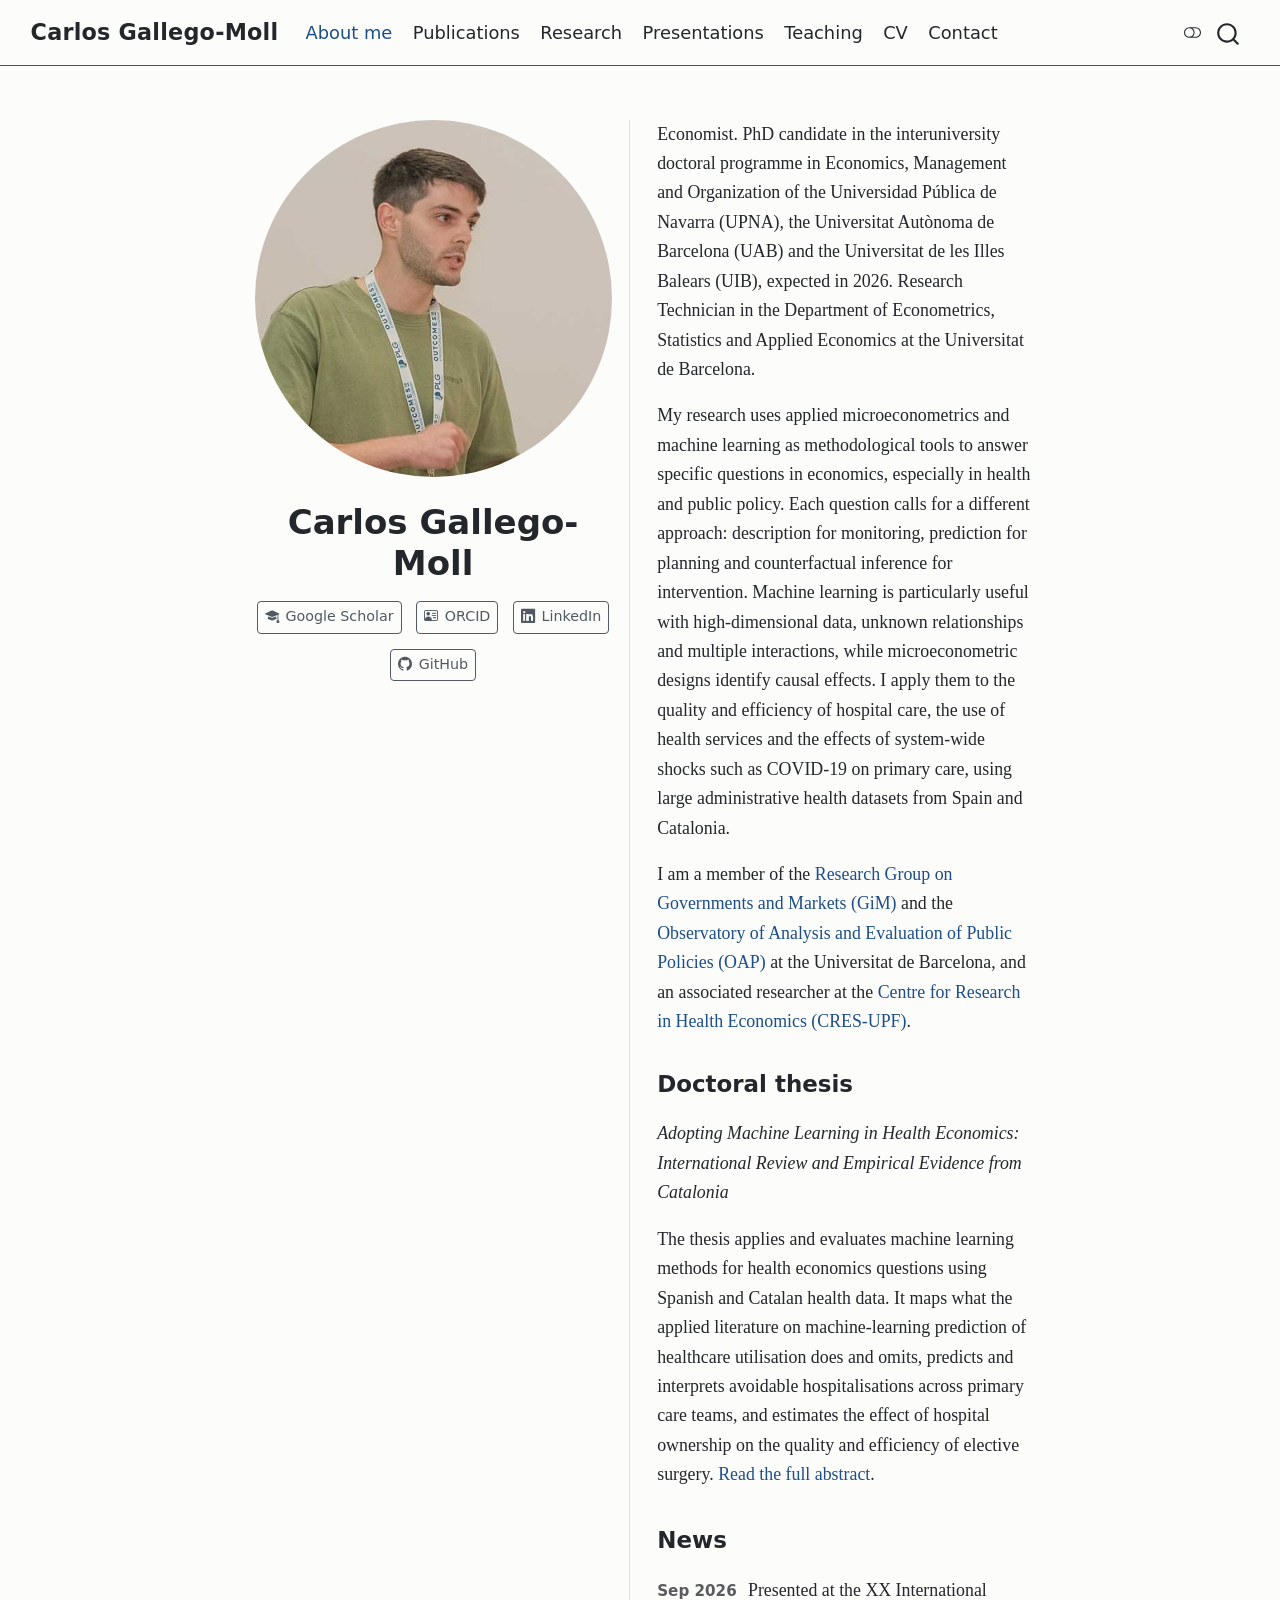
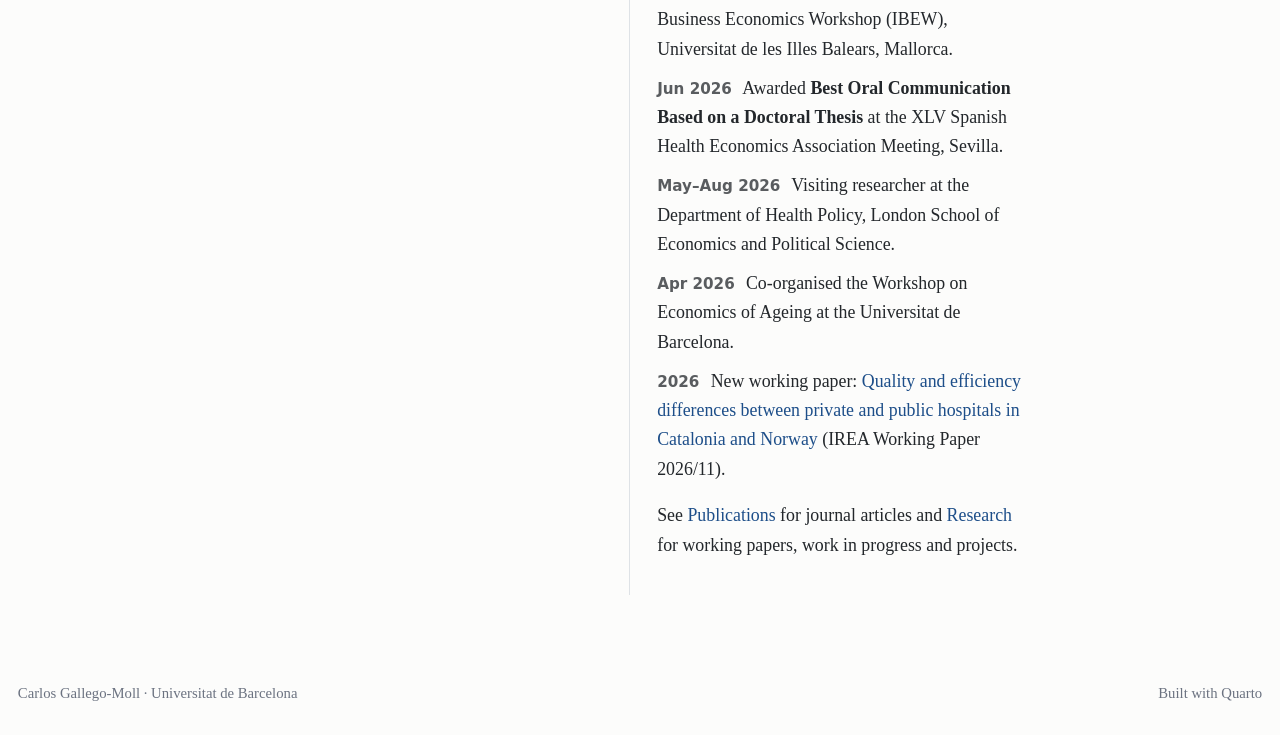
==== commit f23ff630: "Built site for gh-pages" ====
--- a/index.html
+++ b/index.html
@@ -335,7 +335,11 @@
             <ul class="navbar-nav navbar-nav-scroll me-auto">
   <li class="nav-item">
     <a class="nav-link active" href="./index.html" aria-current="page"> 
-<span class="menu-text">Home</span></a>
+<span class="menu-text">About me</span></a>
+  </li>  
+  <li class="nav-item">
+    <a class="nav-link" href="./publications.html"> 
+<span class="menu-text">Publications</span></a>
   </li>  
   <li class="nav-item">
     <a class="nav-link" href="./research.html"> 
@@ -422,7 +426,7 @@
 <li><span class="when">2026</span> New working paper: <a href="https://www.ub.edu/irea/working_papers/2026/202611.pdf">Quality and efficiency differences between private and public hospitals in Catalonia and Norway</a> (IREA Working Paper 2026/11).</li>
 </ul>
 </div>
-<p>See <a href="./research.html">Research</a> for publications, working papers and projects.</p>
+<p>See <a href="./publications.html">Publications</a> for journal articles and <a href="./research.html">Research</a> for working papers, work in progress and projects.</p>
 
 
 </section>
--- a/styles.css
+++ b/styles.css
@@ -15,6 +15,11 @@
 .plain li { margin-bottom: 0.55rem; }
 .when { font-family: var(--bs-font-sans-serif); font-size: 0.85em; font-weight: 600; color: var(--bs-secondary-color, #6b7280); margin-right: 0.4rem; white-space: nowrap; }
 
+/* Teaching entries: square bullet, bold title, details underneath */
+.course ul { list-style: square; padding-left: 1.4rem; }
+.course li { margin-bottom: 1.1rem; line-height: 1.7; }
+.course li::marker { font-size: 0.85em; }
+
 /* CV tables: date column + description, no header row */
 table.cv-table { width: 100%; margin-bottom: 1.2rem; }
 table.cv-table thead { display: none; }
